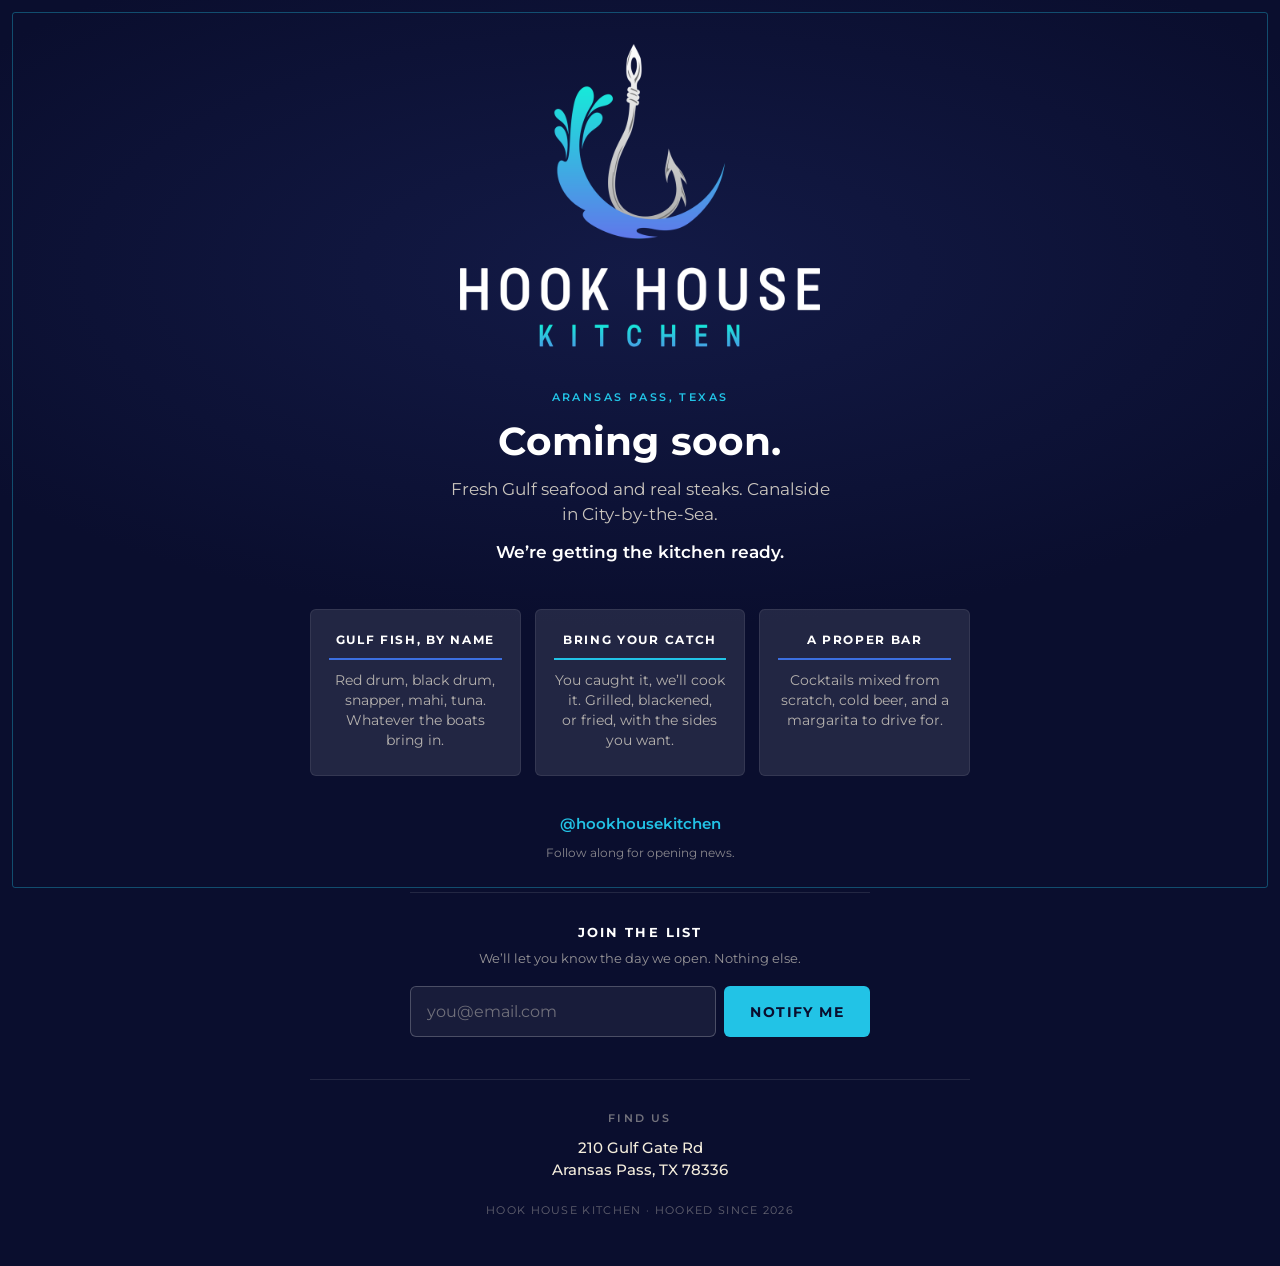
==== index.html @ 1539683a "Coming Soon page as live 2026-07-12, plus deploy config for git-connected Cloudflare builds" ====
<!DOCTYPE html>
<html lang="en">
<head>
<meta charset="utf-8">
<meta name="viewport" content="width=device-width, initial-scale=1">
<title>Hook House Kitchen — Coming Soon to Aransas Pass</title>
<meta name="description" content="Hook House Kitchen. Fresh Gulf seafood, real steaks, and cook-your-catch. Canalside in City-by-the-Sea, Aransas Pass, Texas. Opening soon — join the list.">

<meta property="og:title" content="Hook House Kitchen — Coming Soon">
<meta property="og:description" content="Fresh Gulf seafood and real steaks. Canalside in City-by-the-Sea. Join the list.">
<meta property="og:image" content="https://hookhousekitchen.com/assets/coming-soon-banner.png">
<meta property="og:url" content="https://hookhousekitchen.com/">
<meta property="og:type" content="website">
<meta name="twitter:card" content="summary_large_image">

<link rel="preconnect" href="https://fonts.googleapis.com">
<link rel="preconnect" href="https://fonts.gstatic.com" crossorigin>
<link href="https://fonts.googleapis.com/css2?family=Montserrat:wght@400;500;600;700;800&display=swap" rel="stylesheet">
<link rel="canonical" href="https://hookhousekitchen.com/">
<link rel="icon" href="assets/hook-house-logo.png">
<link rel="stylesheet" href="styles.css?v=2">
</head>
<body>

<main class="wrap">

  <header class="hero">
    <img class="logo" src="assets/hook-house-logo.png"
         alt="Hook House Kitchen" width="900" height="808">

    <p class="eyebrow">Aransas Pass, Texas</p>

    <h1>Coming soon.</h1>

    <p class="lede">Fresh Gulf seafood and real steaks. Canalside in City-by-the-Sea.</p>
    <p class="kicker">We&rsquo;re getting the kitchen ready.</p>
  </header>

  <section class="promises" aria-label="What to expect">
    <div class="promise">
      <h2>Gulf fish, by name</h2>
      <p>Red drum, black drum, snapper, mahi, tuna. Whatever the boats bring in.</p>
    </div>
    <div class="promise">
      <h2>Bring your catch</h2>
      <p>You caught it, we&rsquo;ll cook it. Grilled, blackened, or fried, with the sides you want.</p>
    </div>
    <div class="promise">
      <h2>A proper bar</h2>
      <p>Cocktails mixed from scratch, cold beer, and a margarita to drive for.</p>
    </div>
  </section>

  <p class="social-line">
    <a class="social" href="https://www.instagram.com/hookhousekitchen/" target="_blank" rel="noopener">@hookhousekitchen</a>
    <span class="social-note">Follow along for opening news.</span>
  </p>

  <section class="signup" aria-labelledby="signup-heading">
    <h2 id="signup-heading">Join the list</h2>
    <p class="signup-note">We&rsquo;ll let you know the day we open. Nothing else.</p>

    <!-- Mailchimp embedded form. Posts to the Hook House audience (id 30fd5951ad). -->
    <form
      action="https://turfnsurfpoboy.us4.list-manage.com/subscribe/post?u=7c47feff317e3606b6eb33c2a&amp;id=30fd5951ad&amp;f_id=0029bae1f0"
      method="post"
      id="mc-embedded-subscribe-form"
      name="mc-embedded-subscribe-form"
      class="mc-form"
      target="_blank">

      <label class="sr-only" for="mce-EMAIL">Email address</label>
      <input type="email" name="EMAIL" id="mce-EMAIL" class="email-input"
             placeholder="you@email.com" autocomplete="email" required>

      <!-- Anti-bot field. Leave this exactly as is. -->
      <div aria-hidden="true" style="position:absolute; left:-5000px;">
        <input type="text" name="b_7c47feff317e3606b6eb33c2a_30fd5951ad" tabindex="-1" value="">
      </div>

      <button type="submit" name="subscribe" id="mc-embedded-subscribe" class="submit-btn">
        Notify me
      </button>
    </form>

    <p class="form-msg" id="form-msg" role="status" aria-live="polite"></p>
  </section>

  <footer>
    <p class="find-us">Find us</p>
    <a class="address"
       href="https://www.google.com/maps/search/?api=1&amp;query=210+Gulf+Gate+Rd%2C+Aransas+Pass%2C+TX+78336"
       target="_blank" rel="noopener">
      210 Gulf Gate Rd<br>Aransas Pass, TX 78336
    </a>

    <p class="footer-note">Hook House Kitchen &middot; Hooked since 2026</p>
  </footer>

</main>

<script>
/* Submits the email to Mailchimp in the background so nobody leaves the page.
   Mailchimp's endpoint doesn't allow normal cross-site requests, so we use its
   JSONP endpoint (post-json) — the long-standing way to do this from a static site.
   If JavaScript fails for any reason, the form still submits the normal way and
   Mailchimp's own page handles it. Nothing is lost. */
(function () {
  var form  = document.getElementById('mc-embedded-subscribe-form');
  var email = document.getElementById('mce-EMAIL');
  var btn   = document.getElementById('mc-embedded-subscribe');
  var msg   = document.getElementById('form-msg');
  if (!form || !email || !btn || !msg) return;

  var HONEYPOT = 'b_7c47feff317e3606b6eb33c2a_30fd5951ad';

  function show(text, kind) {
    msg.textContent = text;
    msg.className = 'form-msg is-visible ' + kind;
  }

  form.addEventListener('submit', function (e) {
    e.preventDefault();

    var value = email.value.trim();
    if (!value || value.indexOf('@') === -1) {
      show('That email doesn\u2019t look right.', 'is-error');
      email.focus();
      return;
    }

    btn.disabled = true;
    btn.textContent = 'Sending\u2026';
    msg.className = 'form-msg';

    var cb = 'hhcb' + Date.now();
    var url = form.action.replace('/post?', '/post-json?')
      + '&EMAIL=' + encodeURIComponent(value)
      + '&' + HONEYPOT + '='
      + '&c=' + cb;

    var done = false;
    var script = document.createElement('script');

    function finish(text, kind) {
      if (done) return;
      done = true;
      btn.disabled = false;
      btn.textContent = 'Notify me';
      show(text, kind);
      try { delete window[cb]; } catch (err) { window[cb] = undefined; }
      if (script.parentNode) script.parentNode.removeChild(script);
    }

    window[cb] = function (data) {
      if (data && data.result === 'success') {
        form.style.display = 'none';
        finish('You\u2019re on the list. We\u2019ll be in touch.', 'is-success');
        return;
      }
      var raw = (data && data.msg) ? String(data.msg) : '';
      var clean = raw.replace(/<[^>]*>/g, '');
      if (/already subscribed/i.test(clean)) {
        form.style.display = 'none';
        finish('You\u2019re already on the list. Sit tight.', 'is-success');
      } else {
        finish(clean || 'Something went wrong. Try again in a minute.', 'is-error');
      }
    };

    script.src = url;
    script.onerror = function () {
      finish('Couldn\u2019t reach the server. Try again in a minute.', 'is-error');
    };
    document.body.appendChild(script);

    setTimeout(function () {
      finish('That took too long. Try again in a minute.', 'is-error');
    }, 10000);
  });
})();
</script>

</body>
</html>
---- styles.css ----
/* Hook House Kitchen — Coming Soon
   Palette pulled from the actual logo + Coming Soon banner:
   deep navy field, chrome hook, cyan-to-blue accents. */

:root {
  --navy-deep:   #0A0E2E;   /* background, darkest corner */
  --navy:        #131A46;   /* background, center glow */
  --cyan:        #22C3E6;   /* primary accent — the "KITCHEN" cyan */
  --blue:        #3C6FE0;   /* secondary accent — the wave blue */
  --bone:        #F4EDDC;   /* warm off-white for body text */
  --white:       #FFFFFF;
  --rule:        rgba(34, 195, 230, 0.35);
}

* { box-sizing: border-box; margin: 0; padding: 0; }

html { -webkit-text-size-adjust: 100%; }

body {
  font-family: "Montserrat", -apple-system, BlinkMacSystemFont, "Segoe UI", Helvetica, Arial, sans-serif;
  color: var(--bone);
  background: var(--navy-deep);
  background-image:
    radial-gradient(ellipse 90% 55% at 50% 30%, var(--navy) 0%, var(--navy-deep) 72%);
  background-attachment: fixed;
  min-height: 100vh;
  display: flex;
  align-items: center;
  justify-content: center;
  padding: 44px 22px 48px;
  line-height: 1.5;
}

/* Thin cyan keyline, echoing the banner border. */
body::before {
  content: "";
  position: fixed;
  inset: 12px;
  border: 1px solid var(--rule);
  border-radius: 3px;
  pointer-events: none;
  z-index: 1;
}

.wrap {
  width: 100%;
  max-width: 480px;
  text-align: center;
}

/* ---------- Hero ---------- */

.logo {
  width: 285px;
  max-width: 78%;
  height: auto;
  margin: 0 auto 22px;
  display: block;
}

.eyebrow {
  font-size: 11px;
  font-weight: 600;
  letter-spacing: 0.22em;
  text-transform: uppercase;
  color: var(--cyan);
  margin-bottom: 14px;
}

h1 {
  font-size: clamp(30px, 8.6vw, 37px);
  font-weight: 700;
  letter-spacing: 0.005em;
  color: var(--white);
  line-height: 1.1;
  margin-bottom: 14px;
}

.lede {
  font-size: 16px;
  color: rgba(244, 237, 220, 0.82);
  max-width: 23em;
  margin: 0 auto;
}

.kicker {
  margin-top: 12px;
  font-size: 16px;
  font-weight: 600;
  color: var(--white);
}

/* ---------- The three promises — side by side, phone included ---------- */

.promises {
  margin-top: 38px;
  display: grid;
  grid-template-columns: repeat(3, 1fr);
  gap: 10px;
  text-align: center;
}

.promise {
  background: rgba(255, 255, 255, 0.1);
  border: 1px solid rgba(255, 255, 255, 0.08);
  border-radius: 6px;
  padding: 16px 12px 18px;
}

/* The accent rule now sits inside the box, under the heading. */
.promise h2 {
  font-size: 11px;
  font-weight: 700;
  letter-spacing: 0.1em;
  text-transform: uppercase;
  color: var(--white);
  margin-bottom: 10px;
  padding-bottom: 10px;
  line-height: 1.3;
  border-bottom: 2px solid var(--blue);
}

.promise:nth-child(2) h2 { border-bottom-color: var(--cyan); }

.promise p {
  font-size: 12px;
  color: rgba(244, 237, 220, 0.7);
  line-height: 1.5;
  text-wrap: pretty;
}

/* ---------- Signup ---------- */

.signup {
  margin-top: 30px;
  padding-top: 30px;
  border-top: 1px solid rgba(255, 255, 255, 0.1);
}

.signup h2 {
  font-size: 13px;
  font-weight: 700;
  letter-spacing: 0.16em;
  text-transform: uppercase;
  color: var(--white);
  margin-bottom: 6px;
}

.signup-note {
  font-size: 13px;
  color: rgba(244, 237, 220, 0.6);
  margin-bottom: 18px;
}

.mc-form {
  display: flex;
  flex-direction: column;
  gap: 10px;
}

.email-input {
  width: 100%;
  font-family: inherit;
  font-size: 16px;           /* 16px stops iOS zooming on focus */
  color: var(--white);
  background: rgba(255, 255, 255, 0.06);
  border: 1px solid rgba(255, 255, 255, 0.22);
  border-radius: 6px;
  padding: 15px 16px;
  text-align: center;
  transition: border-color 0.15s ease, background 0.15s ease;
}

.email-input::placeholder { color: rgba(244, 237, 220, 0.4); }

.email-input:focus {
  outline: none;
  border-color: var(--cyan);
  background: rgba(255, 255, 255, 0.1);
}

.submit-btn {
  width: 100%;
  font-family: inherit;
  font-size: 14px;
  font-weight: 700;
  letter-spacing: 0.1em;
  text-transform: uppercase;
  color: var(--navy-deep);
  background: var(--cyan);
  border: none;
  border-radius: 6px;
  padding: 16px;
  cursor: pointer;
  transition: background 0.15s ease, transform 0.06s ease;
}

.submit-btn:hover { background: #4AD4F0; }
.submit-btn:active { transform: translateY(1px); }

.submit-btn:focus-visible,
.email-input:focus-visible,
.address:focus-visible,
.social:focus-visible {
  outline: 2px solid var(--white);
  outline-offset: 3px;
}

/* Inline response after submitting the signup form. */
.form-msg {
  margin-top: 14px;
  font-size: 14px;
  line-height: 1.5;
  opacity: 0;
  transition: opacity 0.2s ease;
}

.form-msg.is-visible { opacity: 1; }
.form-msg.is-success { color: var(--cyan); font-weight: 600; }
.form-msg.is-error   { color: #FFB4A2; }

.submit-btn:disabled {
  opacity: 0.6;
  cursor: default;
}

/* ---------- Footer ---------- */

footer {
  margin-top: 42px;
  padding-top: 30px;
  border-top: 1px solid rgba(255, 255, 255, 0.1);
}

.find-us {
  font-size: 11px;
  font-weight: 600;
  letter-spacing: 0.2em;
  text-transform: uppercase;
  color: rgba(244, 237, 220, 0.45);
  margin-bottom: 10px;
}

.address {
  display: block;
  text-align: center;
  font-size: 15px;
  font-weight: 500;
  line-height: 1.5;
  color: var(--bone);
  text-decoration: none;
  transition: color 0.15s ease;
}

.address:hover { color: var(--cyan); }

/* Instagram handle — sits above the signup, as a softer second ask. */
.social-line {
  margin-top: 36px;
  text-align: center;
}

.social {
  display: inline-block;
  font-size: 15px;
  font-weight: 600;
  color: var(--cyan);
  text-decoration: none;
  border-bottom: 1px solid transparent;
  padding-bottom: 2px;
  transition: border-color 0.15s ease;
}

.social:hover { border-bottom-color: var(--cyan); }

.social-note {
  display: block;
  margin-top: 6px;
  font-size: 12px;
  color: rgba(244, 237, 220, 0.55);
}

.footer-note {
  margin-top: 20px;
  font-size: 11px;
  letter-spacing: 0.12em;
  text-transform: uppercase;
  color: rgba(244, 237, 220, 0.38);
}

/* ---------- Utility ---------- */

.sr-only {
  position: absolute;
  width: 1px; height: 1px;
  padding: 0; margin: -1px;
  overflow: hidden;
  clip: rect(0, 0, 0, 0);
  white-space: nowrap;
  border: 0;
}

/* ---------- Desktop ---------- */

@media (min-width: 760px) {
  .wrap { max-width: 660px; }
  .logo { width: 360px; }
  .lede { font-size: 17px; }
  h1 { font-size: 39px; }

  .promises {
    gap: 14px;
    margin-top: 44px;
  }
  .promise { padding: 22px 18px 24px; }
  .promise h2 { font-size: 12px; letter-spacing: 0.14em; }
  .promise p  { font-size: 13.5px; }
  .kicker { font-size: 17px; }

  .mc-form { flex-direction: row; gap: 8px; }
  .email-input { text-align: left; }
  .submit-btn { width: auto; white-space: nowrap; padding: 16px 26px; }

  .signup { max-width: 460px; margin-left: auto; margin-right: auto; }
}

@media (prefers-reduced-motion: reduce) {
  * { transition: none !important; }
}
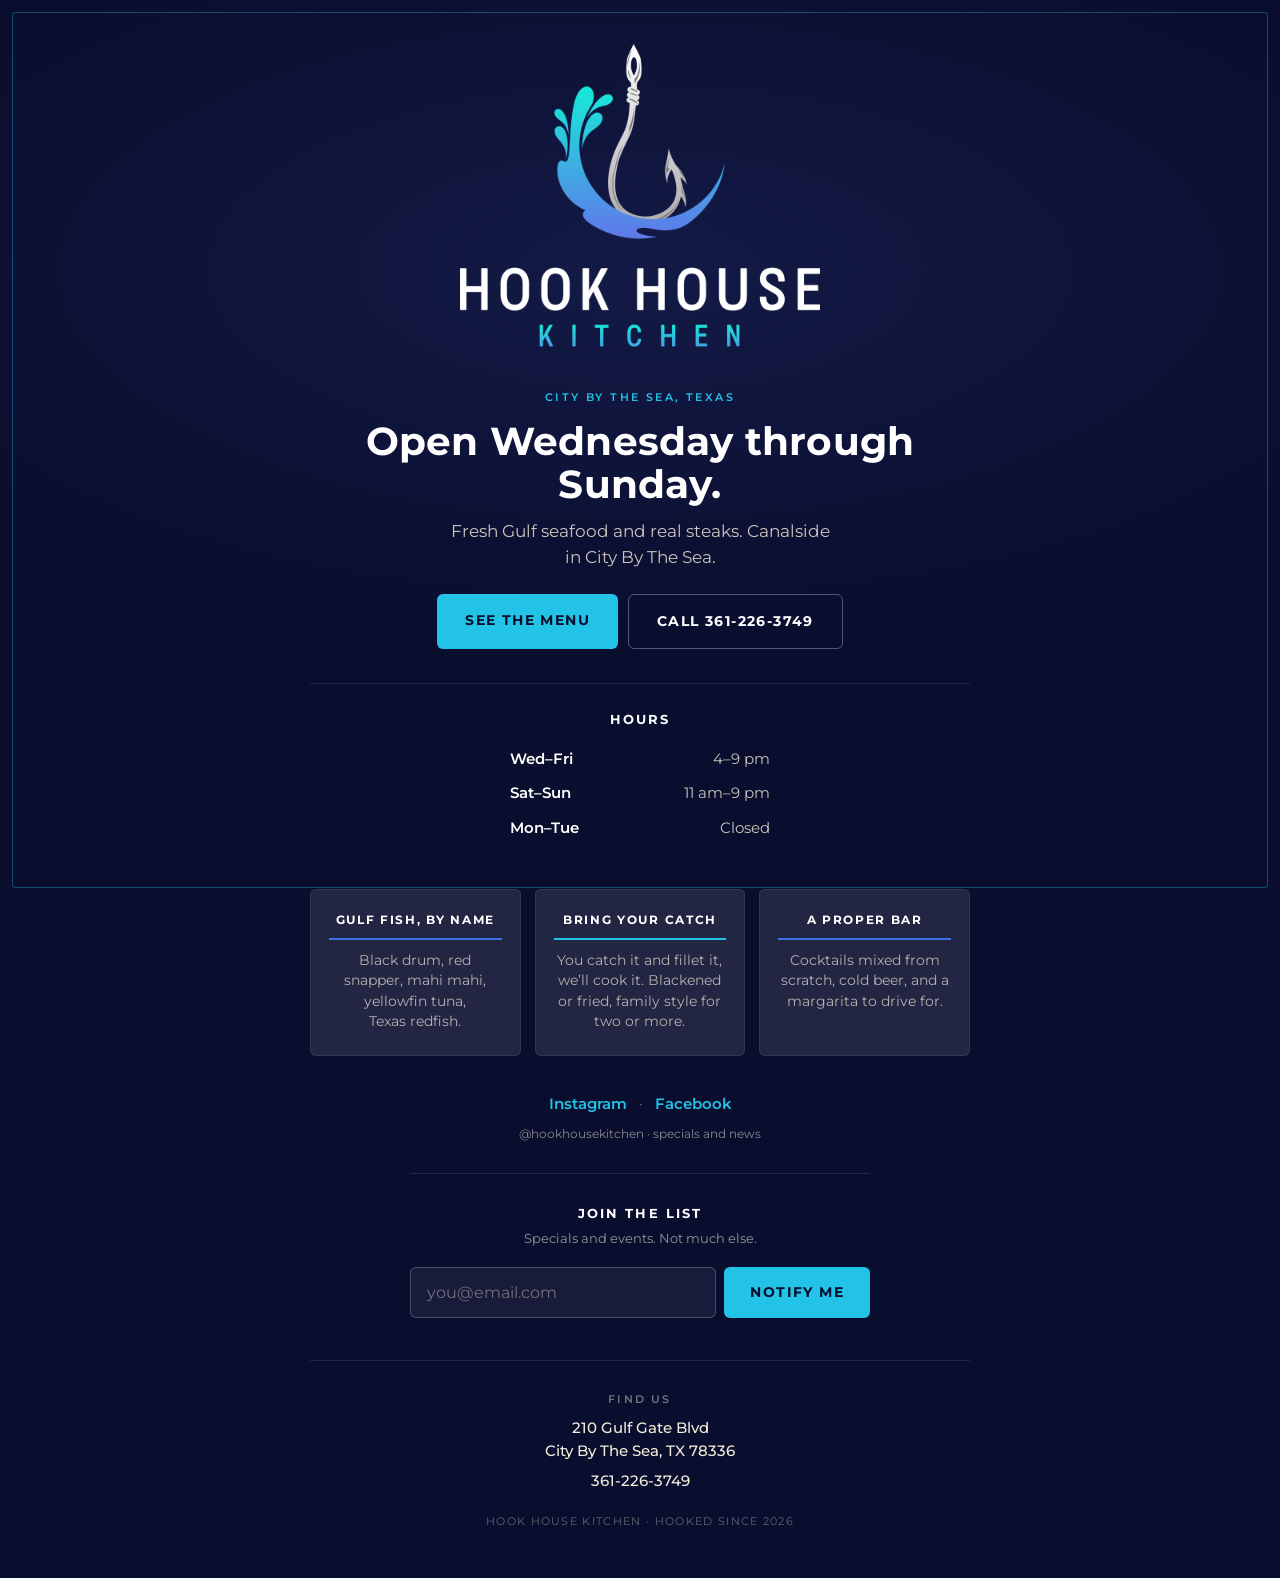
==== commit fb6d8510: "Opening update: menu link, hours, phone, Facebook, City By The Sea address - "Coming soon" headline " ====
--- a/index.html
+++ b/index.html
@@ -3,22 +3,22 @@
 <head>
 <meta charset="utf-8">
 <meta name="viewport" content="width=device-width, initial-scale=1">
-<title>Hook House Kitchen — Coming Soon to Aransas Pass</title>
-<meta name="description" content="Hook House Kitchen. Fresh Gulf seafood, real steaks, and cook-your-catch. Canalside in City-by-the-Sea, Aransas Pass, Texas. Opening soon — join the list.">
-
-<meta property="og:title" content="Hook House Kitchen — Coming Soon">
-<meta property="og:description" content="Fresh Gulf seafood and real steaks. Canalside in City-by-the-Sea. Join the list.">
-<meta property="og:image" content="https://hookhousekitchen.com/assets/coming-soon-banner.png">
+<title>Hook House Kitchen — Gulf Seafood in City By The Sea, Texas</title>
+<meta name="description" content="Hook House Kitchen. Fresh Gulf seafood, prime steaks, and we cook your catch. On the canal in City By The Sea, near Aransas Pass, Texas. Open Wednesday through Sunday.">
+
+<meta property="og:title" content="Hook House Kitchen">
+<meta property="og:description" content="Fresh Gulf seafood and real steaks. Canalside in City By The Sea. Open Wednesday through Sunday.">
+<meta property="og:image" content="https://hookhousekitchen.com/assets/hook-house-logo.png">
 <meta property="og:url" content="https://hookhousekitchen.com/">
 <meta property="og:type" content="website">
-<meta name="twitter:card" content="summary_large_image">
+<meta name="twitter:card" content="summary">
 
 <link rel="preconnect" href="https://fonts.googleapis.com">
 <link rel="preconnect" href="https://fonts.gstatic.com" crossorigin>
 <link href="https://fonts.googleapis.com/css2?family=Montserrat:wght@400;500;600;700;800&display=swap" rel="stylesheet">
 <link rel="canonical" href="https://hookhousekitchen.com/">
 <link rel="icon" href="assets/hook-house-logo.png">
-<link rel="stylesheet" href="styles.css?v=2">
+<link rel="stylesheet" href="styles.css?v=3">
 </head>
 <body>
 
@@ -28,22 +28,35 @@
     <img class="logo" src="assets/hook-house-logo.png"
          alt="Hook House Kitchen" width="900" height="808">
 
-    <p class="eyebrow">Aransas Pass, Texas</p>
-
-    <h1>Coming soon.</h1>
-
-    <p class="lede">Fresh Gulf seafood and real steaks. Canalside in City-by-the-Sea.</p>
-    <p class="kicker">We&rsquo;re getting the kitchen ready.</p>
+    <p class="eyebrow">City By The Sea, Texas</p>
+
+    <h1 id="status">Opening Wednesday, October&nbsp;21.</h1>
+
+    <p class="lede">Fresh Gulf seafood and real steaks. Canalside in City By The Sea.</p>
+
+    <div class="actions">
+      <a class="btn btn-primary" href="menu.pdf" target="_blank" rel="noopener">See the menu</a>
+      <a class="btn btn-ghost" href="tel:+13612263749">Call 361-226-3749</a>
+    </div>
   </header>
+
+  <section class="hours" aria-labelledby="hours-heading">
+    <h2 id="hours-heading">Hours</h2>
+    <dl>
+      <div><dt>Wed&ndash;Fri</dt><dd>4&ndash;9 pm</dd></div>
+      <div><dt>Sat&ndash;Sun</dt><dd>11 am&ndash;9 pm</dd></div>
+      <div><dt>Mon&ndash;Tue</dt><dd>Closed</dd></div>
+    </dl>
+  </section>
 
   <section class="promises" aria-label="What to expect">
     <div class="promise">
       <h2>Gulf fish, by name</h2>
-      <p>Red drum, black drum, snapper, mahi, tuna. Whatever the boats bring in.</p>
+      <p>Black drum, red snapper, mahi mahi, yellowfin tuna, Texas redfish.</p>
     </div>
     <div class="promise">
       <h2>Bring your catch</h2>
-      <p>You caught it, we&rsquo;ll cook it. Grilled, blackened, or fried, with the sides you want.</p>
+      <p>You catch it and fillet it, we&rsquo;ll cook it. Blackened or fried, family style for two or more.</p>
     </div>
     <div class="promise">
       <h2>A proper bar</h2>
@@ -52,13 +65,15 @@
   </section>
 
   <p class="social-line">
-    <a class="social" href="https://www.instagram.com/hookhousekitchen/" target="_blank" rel="noopener">@hookhousekitchen</a>
-    <span class="social-note">Follow along for opening news.</span>
+    <a class="social" href="https://www.instagram.com/hookhousekitchen/" target="_blank" rel="noopener">Instagram</a>
+    <span class="social-sep" aria-hidden="true">&middot;</span>
+    <a class="social" href="https://www.facebook.com/hookhousekitchen" target="_blank" rel="noopener">Facebook</a>
+    <span class="social-note">@hookhousekitchen &middot; specials and news</span>
   </p>
 
   <section class="signup" aria-labelledby="signup-heading">
     <h2 id="signup-heading">Join the list</h2>
-    <p class="signup-note">We&rsquo;ll let you know the day we open. Nothing else.</p>
+    <p class="signup-note">Specials and events. Not much else.</p>
 
     <!-- Mailchimp embedded form. Posts to the Hook House audience (id 30fd5951ad). -->
     <form
@@ -89,15 +104,27 @@
   <footer>
     <p class="find-us">Find us</p>
     <a class="address"
-       href="https://www.google.com/maps/search/?api=1&amp;query=210+Gulf+Gate+Rd%2C+Aransas+Pass%2C+TX+78336"
+       href="https://www.google.com/maps/search/?api=1&amp;query=210+Gulf+Gate+Blvd%2C+City+By+The+Sea%2C+TX+78336&amp;query_place_id=ChIJvU_hWkdNaIYRMJTiSkQRANU"
        target="_blank" rel="noopener">
-      210 Gulf Gate Rd<br>Aransas Pass, TX 78336
+      210 Gulf Gate Blvd<br>City By The Sea, TX 78336
     </a>
+    <a class="phone" href="tel:+13612263749">361-226-3749</a>
 
     <p class="footer-note">Hook House Kitchen &middot; Hooked since 2026</p>
   </footer>
 
 </main>
+
+<script>
+/* From opening day on (Oct 21, 2026, Central time) the headline switches
+   from the opening date to the regular days. No-JS visitors see the date line. */
+(function () {
+  var h = document.getElementById('status');
+  if (h && Date.now() >= Date.UTC(2026, 9, 21, 5)) {
+    h.textContent = 'Open Wednesday through Sunday.';
+  }
+})();
+</script>
 
 <script>
 /* Submits the email to Mailchimp in the background so nobody leaves the page.
--- a/styles.css
+++ b/styles.css
@@ -1,4 +1,4 @@
-/* Hook House Kitchen — Coming Soon
+/* Hook House Kitchen
    Palette pulled from the actual logo + Coming Soon banner:
    deep navy field, chrome hook, cyan-to-blue accents. */
 
@@ -201,6 +201,8 @@
 .submit-btn:focus-visible,
 .email-input:focus-visible,
 .address:focus-visible,
+.phone:focus-visible,
+.btn:focus-visible,
 .social:focus-visible {
   outline: 2px solid var(--white);
   outline-offset: 3px;
@@ -288,6 +290,71 @@
   color: rgba(244, 237, 220, 0.38);
 }
 
+/* ---------- Menu + call buttons ---------- */
+
+.actions {
+  margin-top: 24px;
+  display: flex;
+  flex-direction: column;
+  gap: 10px;
+}
+
+.btn {
+  display: block;
+  font-size: 14px;
+  font-weight: 700;
+  letter-spacing: 0.1em;
+  text-transform: uppercase;
+  text-decoration: none;
+  border-radius: 6px;
+  padding: 16px;
+  transition: background 0.15s ease, color 0.15s ease;
+}
+
+.btn-primary { color: var(--navy-deep); background: var(--cyan); }
+.btn-primary:hover { background: #4AD4F0; }
+.btn-ghost { color: var(--white); border: 1px solid rgba(255, 255, 255, 0.3); }
+.btn-ghost:hover { border-color: var(--cyan); color: var(--cyan); }
+
+/* ---------- Hours ---------- */
+
+.hours {
+  margin-top: 34px;
+  padding-top: 26px;
+  border-top: 1px solid rgba(255, 255, 255, 0.1);
+}
+
+.hours h2 {
+  font-size: 13px;
+  font-weight: 700;
+  letter-spacing: 0.16em;
+  text-transform: uppercase;
+  color: var(--white);
+  margin-bottom: 12px;
+}
+
+.hours dl { max-width: 260px; margin: 0 auto; }
+.hours dl div {
+  display: flex;
+  justify-content: space-between;
+  padding: 6px 0;
+  font-size: 15px;
+}
+.hours dt { font-weight: 600; color: var(--white); }
+.hours dd { color: rgba(244, 237, 220, 0.82); }
+
+.social-sep { margin: 0 8px; color: rgba(244, 237, 220, 0.4); }
+
+.phone {
+  display: inline-block;
+  margin-top: 8px;
+  font-size: 15px;
+  font-weight: 500;
+  color: var(--bone);
+  text-decoration: none;
+}
+.phone:hover { color: var(--cyan); }
+
 /* ---------- Utility ---------- */
 
 .sr-only {
@@ -321,6 +388,9 @@
   .email-input { text-align: left; }
   .submit-btn { width: auto; white-space: nowrap; padding: 16px 26px; }
 
+  .actions { flex-direction: row; justify-content: center; }
+  .btn { padding: 16px 28px; }
+
   .signup { max-width: 460px; margin-left: auto; margin-right: auto; }
 }
 
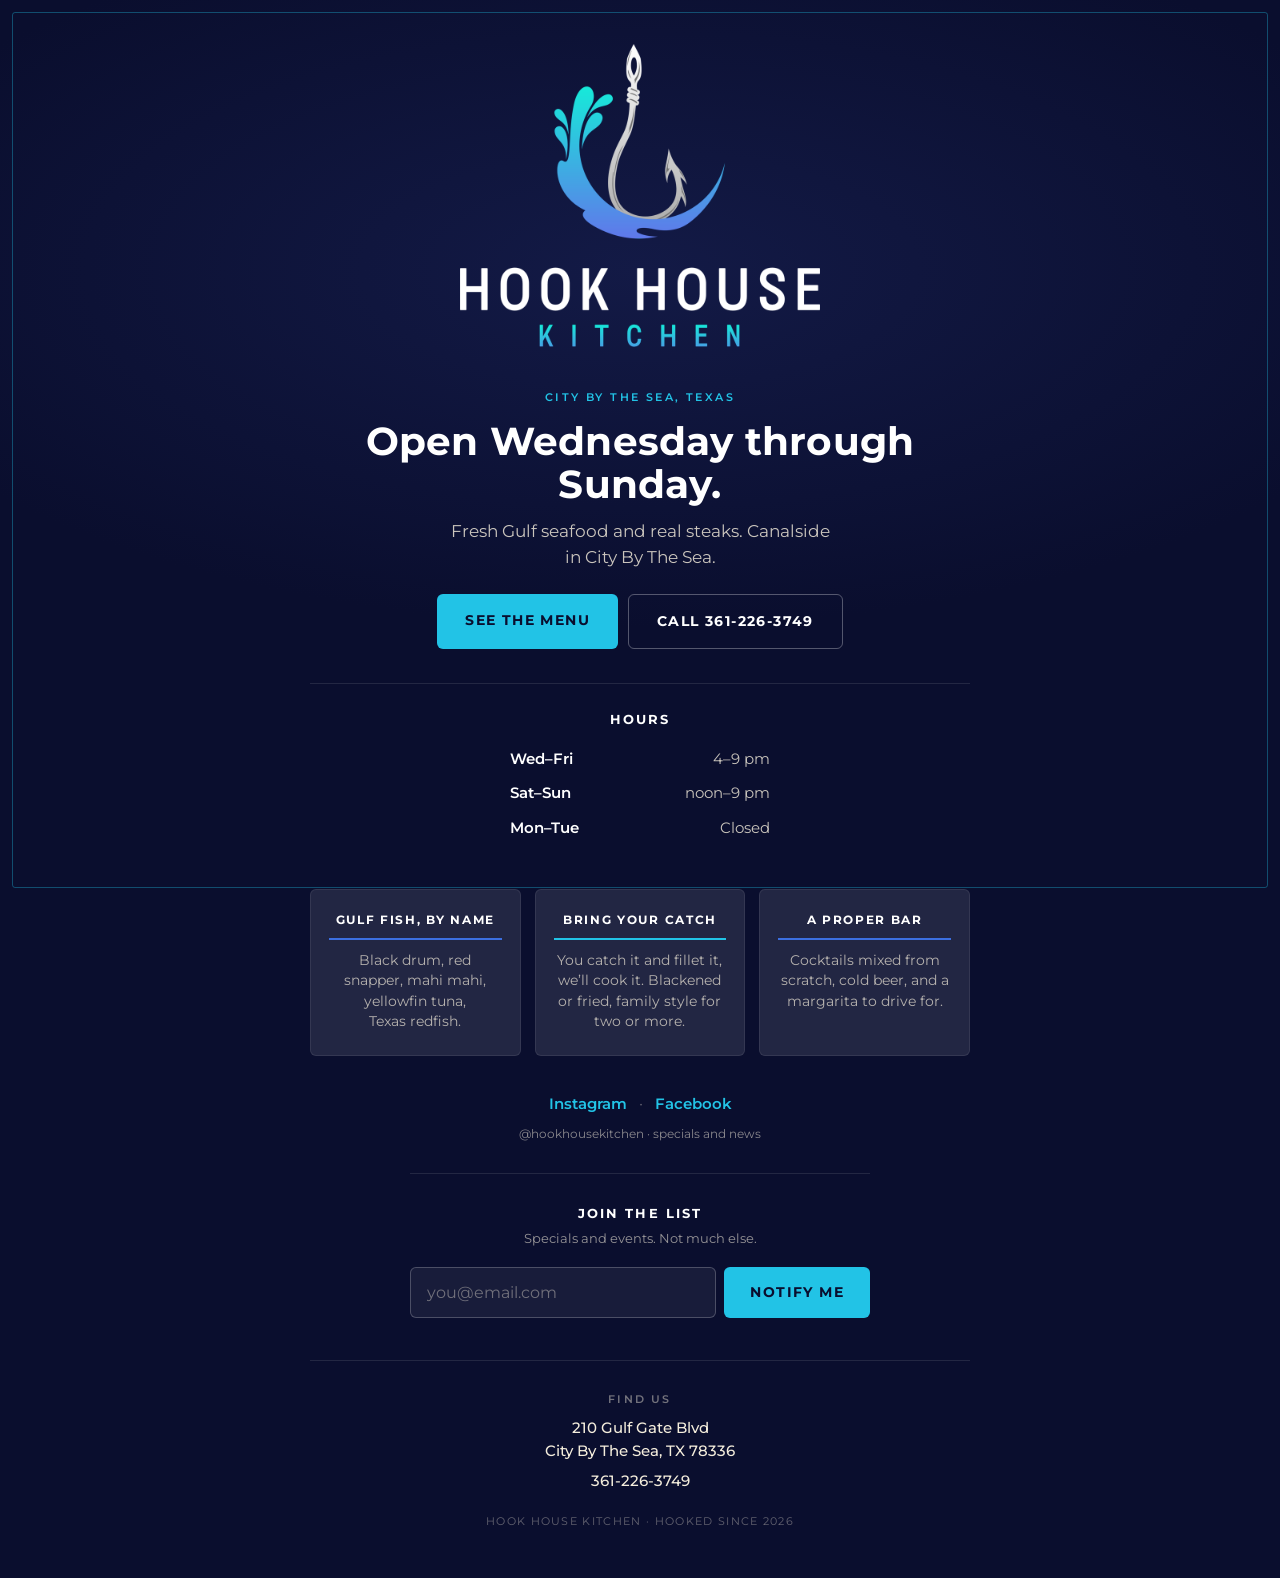
==== commit a45e7d3f: "Weekend hours: open at noon Saturday and Sunday (was 11 am) Co-Authored-By: Claude Opus 5.5 <noreply" ====
--- a/index.html
+++ b/index.html
@@ -44,7 +44,7 @@
     <h2 id="hours-heading">Hours</h2>
     <dl>
       <div><dt>Wed&ndash;Fri</dt><dd>4&ndash;9 pm</dd></div>
-      <div><dt>Sat&ndash;Sun</dt><dd>11 am&ndash;9 pm</dd></div>
+      <div><dt>Sat&ndash;Sun</dt><dd>noon&ndash;9 pm</dd></div>
       <div><dt>Mon&ndash;Tue</dt><dd>Closed</dd></div>
     </dl>
   </section>
